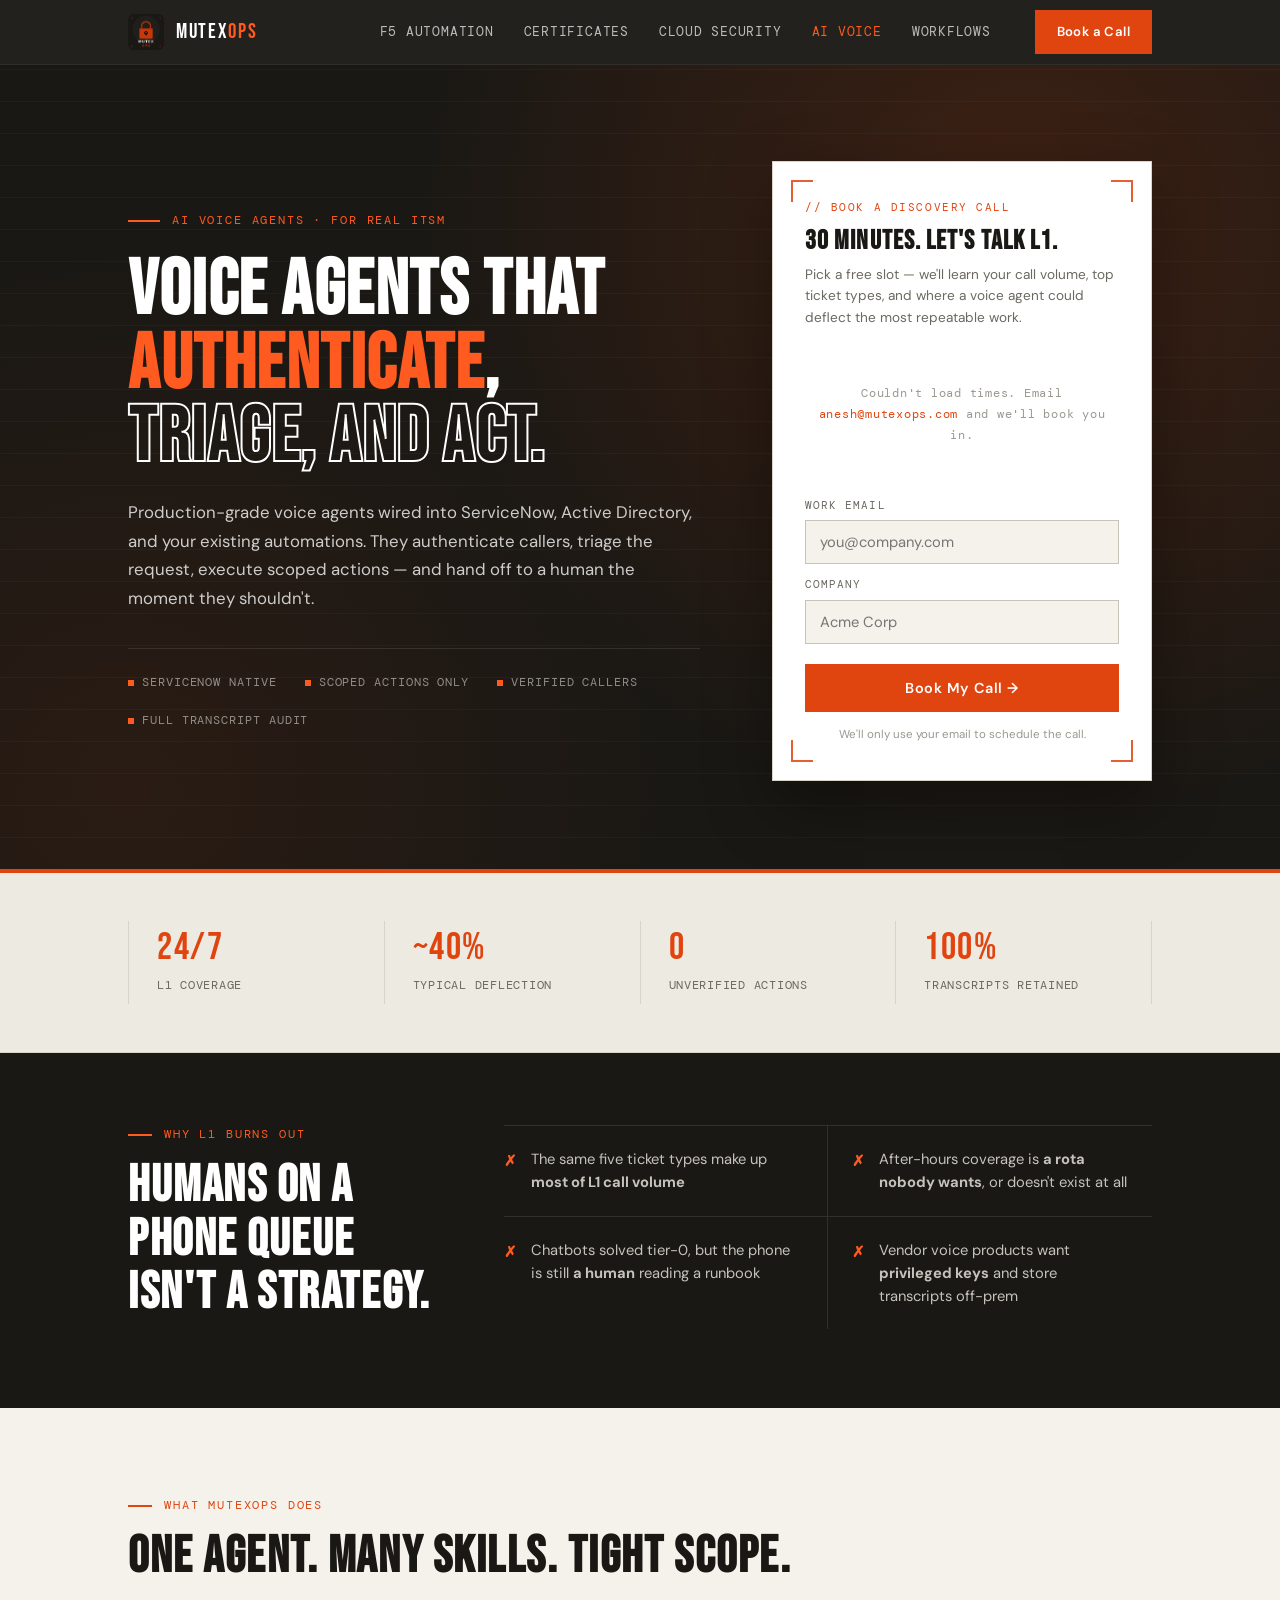
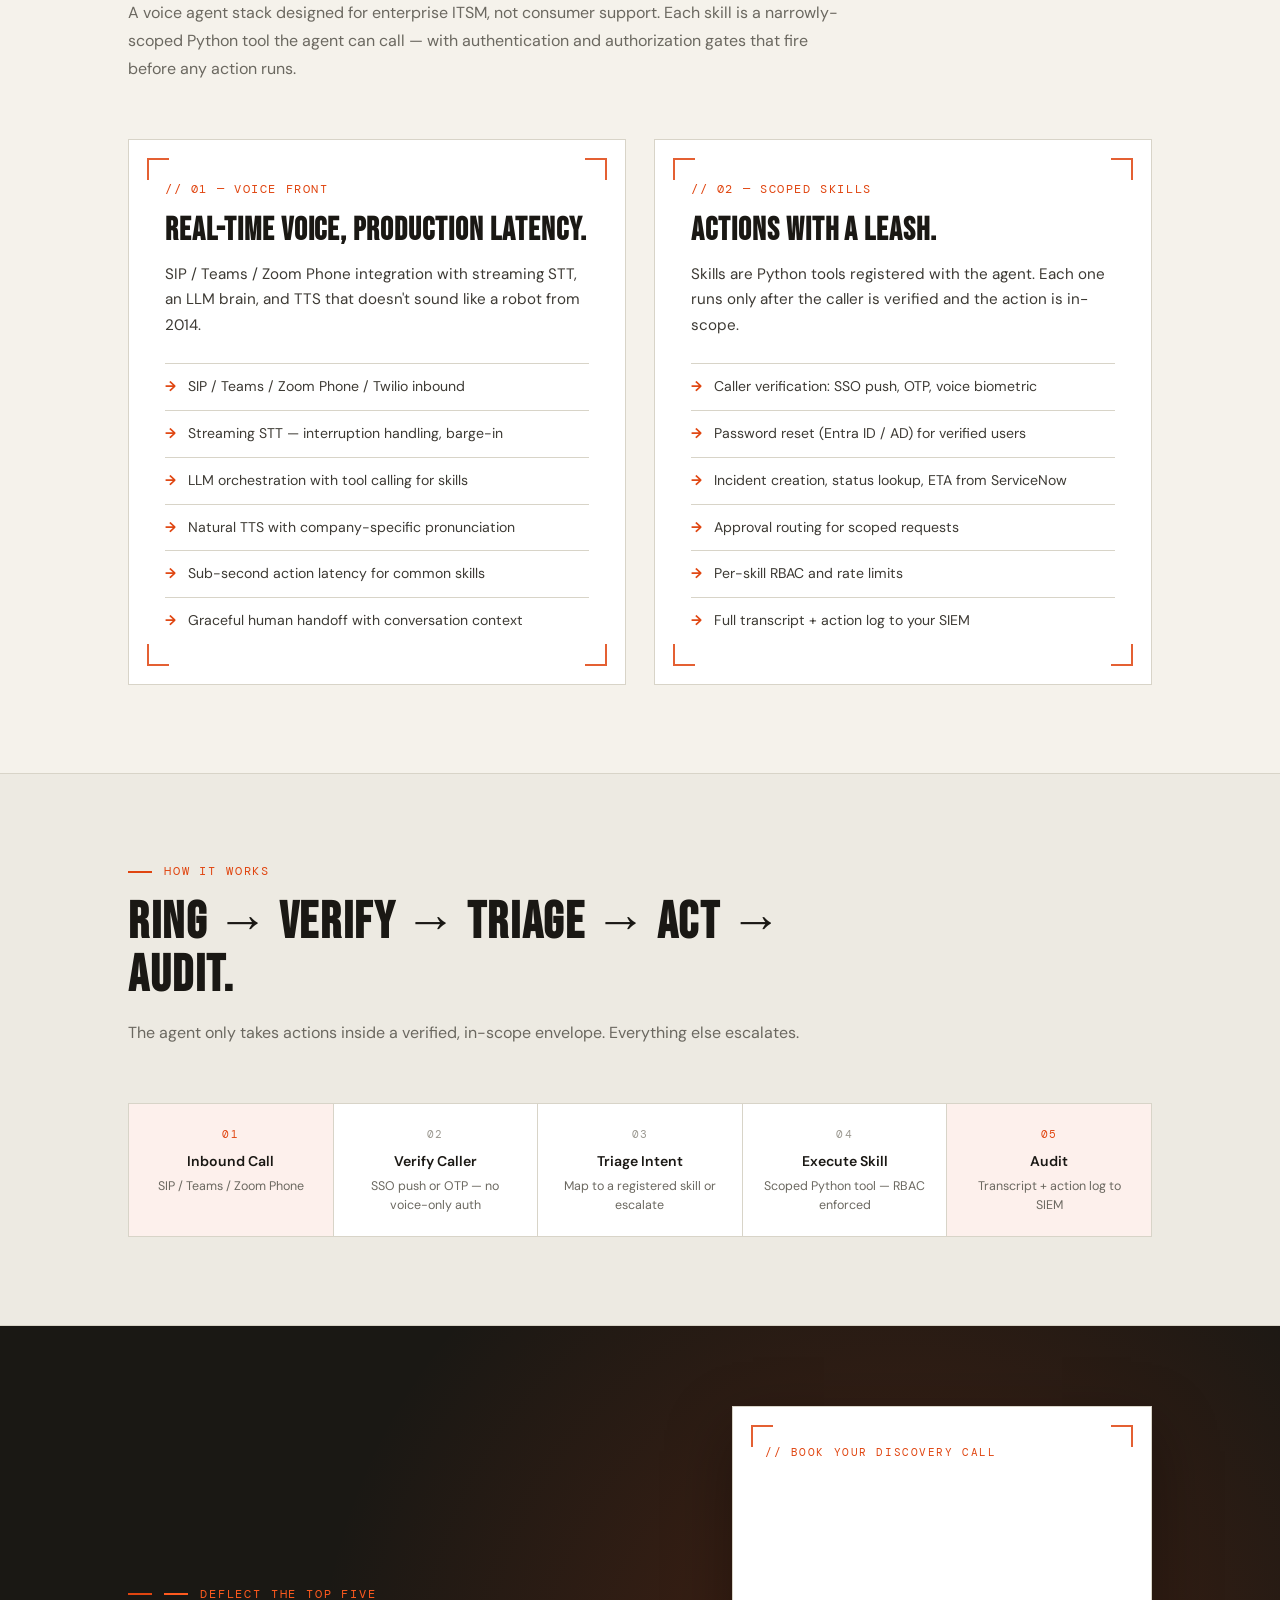
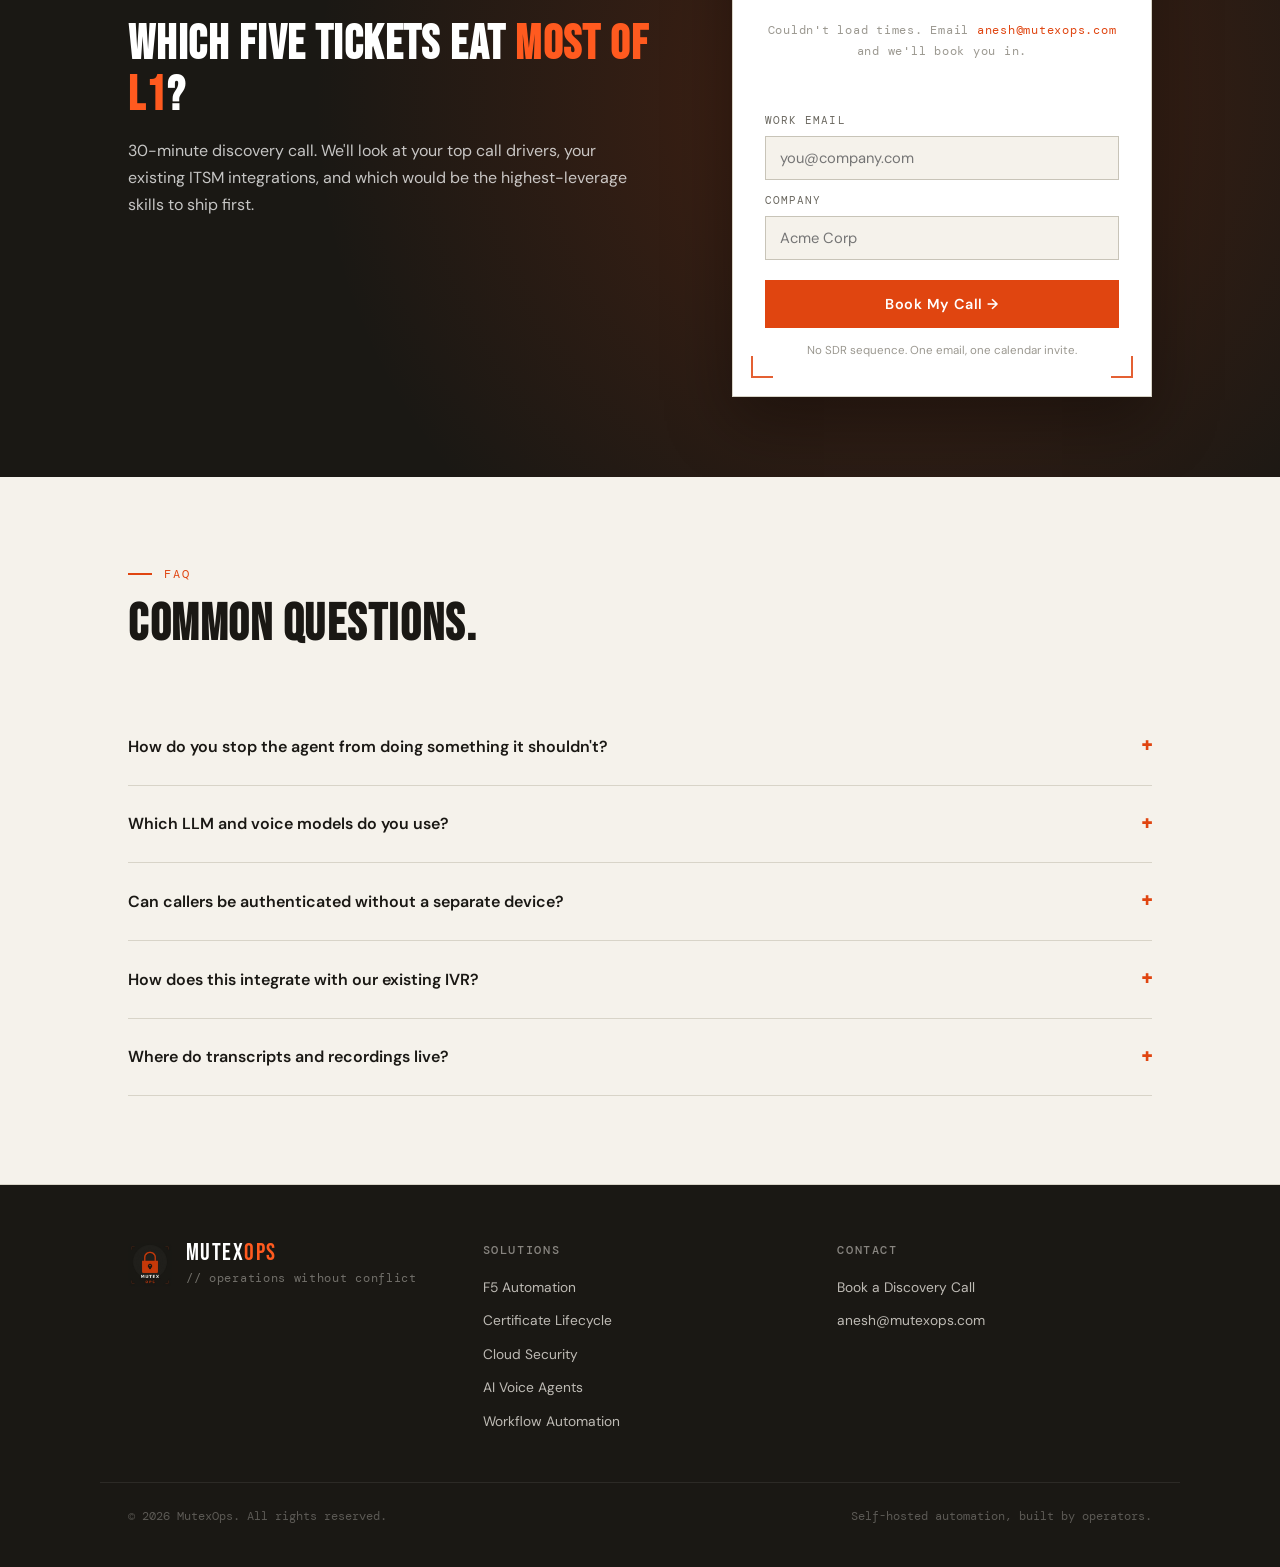
==== ai-voice-agents.html @ 0568b79d "updates" ====
<!DOCTYPE html>
<html lang="en">
<head>
  <meta charset="UTF-8">
  <meta name="viewport" content="width=device-width, initial-scale=1.0">

  <title>AI Voice Agents for ITSM | MutexOps</title>
  <meta name="description" content="Production-grade voice agents that handle the L1 queue — password resets, status updates, scoped ITSM actions — with proper authentication, scope, and audit.">
  <meta name="robots" content="index, follow">
  <meta name="author" content="MutexOps">
  <link rel="canonical" href="https://mutexops.com/ai-voice-agents.html">

  <meta property="og:type" content="website">
  <meta property="og:title" content="AI Voice Agents for ITSM | MutexOps">
  <meta property="og:description" content="Voice agents that authenticate, triage, and act — for the L1 queue you can't keep staffing.">
  <meta property="og:url" content="https://mutexops.com/ai-voice-agents.html">
  <meta property="og:image" content="https://mutexops.com/mutexops_logo.jpg">

  <link rel="icon" type="image/jpeg" href="mutexops_logo.jpg">

  <link rel="preconnect" href="https://fonts.googleapis.com">
  <link rel="preconnect" href="https://fonts.gstatic.com" crossorigin>
  <link href="https://fonts.googleapis.com/css2?family=DM+Mono:wght@400;500&family=Bebas+Neue&family=DM+Sans:wght@300;400;500;600;700&display=swap" rel="stylesheet">
  <link rel="stylesheet" href="assets/styles.css">
</head>
<body>

<nav aria-label="Main navigation">
  <div class="nav-inner">
    <a href="index.html" class="nav-brand">
      <img src="mutexops_logo.jpg" alt="MutexOps logo">
      <div class="nav-brand-text">MUTEX<span>OPS</span></div>
    </a>
    <div class="nav-links" id="nav-links">
      <a href="f5.html">F5 Automation</a>
      <a href="certificate-lifecycle.html">Certificates</a>
      <a href="cloud-security.html">Cloud Security</a>
      <a href="ai-voice-agents.html" class="active">AI Voice</a>
      <a href="workflow-automation.html">Workflows</a>
    </div>
    <button class="nav-toggle" aria-label="Toggle navigation">MENU</button>
    <a href="#demo" class="nav-cta">Book a Call</a>
  </div>
</nav>

<section class="hero">
  <div class="container hero-inner">
    <div>
      <div class="hero-eyebrow">
        <div class="hero-eyebrow-line"></div>
        <div class="hero-eyebrow-text">AI Voice Agents · For Real ITSM</div>
      </div>

      <h1>
        Voice Agents That <span class="accent">Authenticate</span>,<br>
        <span class="outline">Triage, and Act.</span>
      </h1>

      <p class="hero-sub">
        Production-grade voice agents wired into ServiceNow, Active Directory, and your existing automations. They authenticate callers, triage the request, execute scoped actions — and hand off to a human the moment they shouldn't.
      </p>

      <div class="hero-trust">
        <span>ServiceNow Native</span>
        <span>Scoped Actions Only</span>
        <span>Verified Callers</span>
        <span>Full Transcript Audit</span>
      </div>
    </div>

    <div class="capture-card" id="demo" data-card>
      <div class="brackets"><span></span></div>
      <div class="capture-eyebrow">// Book a Discovery Call</div>
      <h2>30 minutes. Let's talk L1.</h2>
      <p>Pick a free slot — we'll learn your call volume, top ticket types, and where a voice agent could deflect the most repeatable work.</p>

      <div class="form-success" data-success></div>

      <div class="picker" data-picker>
        <div class="picker-loading">Loading available times…</div>
      </div>

      <form id="demo-form" novalidate onsubmit="return submitDemo(event, 'demo-form')" data-interest="ai-voice">
        <input type="hidden" name="slot" data-slot>
        <div class="form-row">
          <label for="email-1">Work Email</label>
          <input type="email" id="email-1" name="email" placeholder="you@company.com" required autocomplete="email">
        </div>
        <div class="form-row">
          <label for="company-1">Company</label>
          <input type="text" id="company-1" name="company" placeholder="Acme Corp" required>
        </div>
        <div class="form-error" data-error></div>
        <button type="submit" class="submit-btn">Book My Call →</button>
        <div class="form-fineprint">We'll only use your email to schedule the call.</div>
      </form>
    </div>
  </div>
</section>

<div class="outcomes">
  <div class="container">
    <div class="outcomes-grid">
      <div class="outcome">
        <div class="outcome-num"><span>24/7</span></div>
        <div class="outcome-label">L1 coverage</div>
      </div>
      <div class="outcome">
        <div class="outcome-num"><span>~40%</span></div>
        <div class="outcome-label">Typical deflection</div>
      </div>
      <div class="outcome">
        <div class="outcome-num"><span>0</span></div>
        <div class="outcome-label">Unverified actions</div>
      </div>
      <div class="outcome">
        <div class="outcome-num"><span>100%</span></div>
        <div class="outcome-label">Transcripts retained</div>
      </div>
    </div>
  </div>
</div>

<section class="problem-strip">
  <div class="container">
    <div class="problem-grid">
      <div>
        <div class="section-label">Why L1 Burns Out</div>
        <h2>Humans on a Phone Queue Isn't a Strategy.</h2>
      </div>
      <ul class="pain-list">
        <li>
          <span class="pain-icon">✗</span>
          <span>The same five ticket types make up <strong>most of L1 call volume</strong></span>
        </li>
        <li>
          <span class="pain-icon">✗</span>
          <span>After-hours coverage is <strong>a rota nobody wants</strong>, or doesn't exist at all</span>
        </li>
        <li>
          <span class="pain-icon">✗</span>
          <span>Chatbots solved tier-0, but the phone is still <strong>a human</strong> reading a runbook</span>
        </li>
        <li>
          <span class="pain-icon">✗</span>
          <span>Vendor voice products want <strong>privileged keys</strong> and store transcripts off-prem</span>
        </li>
      </ul>
    </div>
  </div>
</section>

<section class="section" id="solution">
  <div class="container">
    <div class="section-header">
      <div class="section-label">What MutexOps Does</div>
      <h2>One Agent. Many Skills. Tight Scope.</h2>
      <p class="section-desc">
        A voice agent stack designed for enterprise ITSM, not consumer support. Each skill is a narrowly-scoped Python tool the agent can call — with authentication and authorization gates that fire before any action runs.
      </p>
    </div>

    <div class="solution-grid">
      <div class="solution-card">
        <div class="brackets"><span></span></div>
        <div class="solution-card-num">// 01 — VOICE FRONT</div>
        <h3>Real-Time Voice, Production Latency.</h3>
        <p class="lead">SIP / Teams / Zoom Phone integration with streaming STT, an LLM brain, and TTS that doesn't sound like a robot from 2014.</p>
        <ul>
          <li>SIP / Teams / Zoom Phone / Twilio inbound</li>
          <li>Streaming STT — interruption handling, barge-in</li>
          <li>LLM orchestration with tool calling for skills</li>
          <li>Natural TTS with company-specific pronunciation</li>
          <li>Sub-second action latency for common skills</li>
          <li>Graceful human handoff with conversation context</li>
        </ul>
      </div>

      <div class="solution-card">
        <div class="brackets"><span></span></div>
        <div class="solution-card-num">// 02 — SCOPED SKILLS</div>
        <h3>Actions With a Leash.</h3>
        <p class="lead">Skills are Python tools registered with the agent. Each one runs only after the caller is verified and the action is in-scope.</p>
        <ul>
          <li>Caller verification: SSO push, OTP, voice biometric</li>
          <li>Password reset (Entra ID / AD) for verified users</li>
          <li>Incident creation, status lookup, ETA from ServiceNow</li>
          <li>Approval routing for scoped requests</li>
          <li>Per-skill RBAC and rate limits</li>
          <li>Full transcript + action log to your SIEM</li>
        </ul>
      </div>
    </div>
  </div>
</section>

<section class="section" style="background: var(--bg2);" id="how">
  <div class="container">
    <div class="section-header">
      <div class="section-label">How It Works</div>
      <h2>Ring → Verify → Triage → Act → Audit.</h2>
      <p class="section-desc">The agent only takes actions inside a verified, in-scope envelope. Everything else escalates.</p>
    </div>

    <div class="flow-diagram" role="list" aria-label="Voice agent pipeline">
      <div class="flow-step active" role="listitem">
        <div class="flow-step-num">01</div>
        <div class="flow-step-title">Inbound Call</div>
        <div class="flow-step-sub">SIP / Teams / Zoom Phone</div>
      </div>
      <div class="flow-step" role="listitem">
        <div class="flow-step-num">02</div>
        <div class="flow-step-title">Verify Caller</div>
        <div class="flow-step-sub">SSO push or OTP — no voice-only auth</div>
      </div>
      <div class="flow-step" role="listitem">
        <div class="flow-step-num">03</div>
        <div class="flow-step-title">Triage Intent</div>
        <div class="flow-step-sub">Map to a registered skill or escalate</div>
      </div>
      <div class="flow-step" role="listitem">
        <div class="flow-step-num">04</div>
        <div class="flow-step-title">Execute Skill</div>
        <div class="flow-step-sub">Scoped Python tool — RBAC enforced</div>
      </div>
      <div class="flow-step active" role="listitem">
        <div class="flow-step-num">05</div>
        <div class="flow-step-title">Audit</div>
        <div class="flow-step-sub">Transcript + action log to SIEM</div>
      </div>
    </div>
  </div>
</section>

<section class="cta-banner" id="demo2">
  <div class="cta-banner-inner">
    <div>
      <div class="section-label" style="color: var(--accent3); margin-bottom: 16px;">
        <span style="background: var(--accent3); width: 24px; height: 2px;"></span>
        Deflect the Top Five
      </div>
      <h2>Which five tickets eat <span class="accent">most of L1</span>?</h2>
      <p>30-minute discovery call. We'll look at your top call drivers, your existing ITSM integrations, and which would be the highest-leverage skills to ship first.</p>
    </div>

    <div class="capture-card" data-card>
      <div class="brackets"><span></span></div>
      <div class="capture-eyebrow">// Book Your Discovery Call</div>
      <h2>Pick a time below.</h2>
      <p>One click. We'll follow up with a Teams invite.</p>

      <div class="form-success" data-success></div>

      <div class="picker" data-picker>
        <div class="picker-loading">Loading available times…</div>
      </div>

      <form id="demo-form-2" novalidate onsubmit="return submitDemo(event, 'demo-form-2')" data-interest="ai-voice">
        <input type="hidden" name="slot" data-slot>
        <div class="form-row">
          <label for="email-2">Work Email</label>
          <input type="email" id="email-2" name="email" placeholder="you@company.com" required autocomplete="email">
        </div>
        <div class="form-row">
          <label for="company-2">Company</label>
          <input type="text" id="company-2" name="company" placeholder="Acme Corp" required>
        </div>
        <div class="form-error" data-error></div>
        <button type="submit" class="submit-btn">Book My Call →</button>
        <div class="form-fineprint">No SDR sequence. One email, one calendar invite.</div>
      </form>
    </div>
  </div>
</section>

<section class="section" id="faq">
  <div class="container">
    <div class="section-header">
      <div class="section-label">FAQ</div>
      <h2>Common Questions.</h2>
    </div>

    <div itemscope itemtype="https://schema.org/FAQPage">
      <div class="faq-item" itemscope itemprop="mainEntity" itemtype="https://schema.org/Question">
        <div class="faq-q" onclick="toggleFaq(this)" role="button" tabindex="0" aria-expanded="false">
          <span itemprop="name">How do you stop the agent from doing something it shouldn't?</span>
          <span class="faq-arrow">+</span>
        </div>
        <div class="faq-a" itemscope itemprop="acceptedAnswer" itemtype="https://schema.org/Answer">
          <p itemprop="text">Hard constraints, not soft prompts. The LLM can only invoke registered skills, each skill enforces RBAC at the API layer before doing anything, and high-risk actions require a second factor (e.g. an SSO push) regardless of what the LLM proposes. If a request doesn't map cleanly to a skill, the agent says so and escalates to a human.</p>
        </div>
      </div>

      <div class="faq-item" itemscope itemprop="mainEntity" itemtype="https://schema.org/Question">
        <div class="faq-q" onclick="toggleFaq(this)" role="button" tabindex="0" aria-expanded="false">
          <span itemprop="name">Which LLM and voice models do you use?</span>
          <span class="faq-arrow">+</span>
        </div>
        <div class="faq-a" itemscope itemprop="acceptedAnswer" itemtype="https://schema.org/Answer">
          <p itemprop="text">Pluggable. We have reference configs for Claude (via Bedrock or Anthropic API), OpenAI, and Azure OpenAI for the orchestration LLM, plus the corresponding voice models. For regulated environments we support Bedrock and Azure OpenAI exclusively so calls never leave your cloud boundary.</p>
        </div>
      </div>

      <div class="faq-item" itemscope itemprop="mainEntity" itemtype="https://schema.org/Question">
        <div class="faq-q" onclick="toggleFaq(this)" role="button" tabindex="0" aria-expanded="false">
          <span itemprop="name">Can callers be authenticated without a separate device?</span>
          <span class="faq-arrow">+</span>
        </div>
        <div class="faq-a" itemscope itemprop="acceptedAnswer" itemtype="https://schema.org/Answer">
          <p itemprop="text">For low-risk skills (status lookups, ticket info), yes — via voiceprint or knowledge-based questions. For anything that mutates state (password reset, MFA reset, ticket creation as another user), we require an SSO push or OTP on a registered device. We don't unlock accounts on the basis of voice alone.</p>
        </div>
      </div>

      <div class="faq-item" itemscope itemprop="mainEntity" itemtype="https://schema.org/Question">
        <div class="faq-q" onclick="toggleFaq(this)" role="button" tabindex="0" aria-expanded="false">
          <span itemprop="name">How does this integrate with our existing IVR?</span>
          <span class="faq-arrow">+</span>
        </div>
        <div class="faq-a" itemscope itemprop="acceptedAnswer" itemtype="https://schema.org/Answer">
          <p itemprop="text">Two common patterns. Front-end: the agent answers first, deflects what it can, transfers to your existing queue otherwise. Back-end: your IVR routes specific menu options to the agent SIP endpoint. Both are supported; the right one depends on whether you want to deflect by intent or by menu.</p>
        </div>
      </div>

      <div class="faq-item" itemscope itemprop="mainEntity" itemtype="https://schema.org/Question">
        <div class="faq-q" onclick="toggleFaq(this)" role="button" tabindex="0" aria-expanded="false">
          <span itemprop="name">Where do transcripts and recordings live?</span>
          <span class="faq-arrow">+</span>
        </div>
        <div class="faq-a" itemscope itemprop="acceptedAnswer" itemtype="https://schema.org/Answer">
          <p itemprop="text">In your storage. Transcripts and audio land in your S3 / Azure Blob / GCS bucket with your retention and KMS keys. Structured action logs go to your SIEM. MutexOps doesn't retain call media on our side.</p>
        </div>
      </div>
    </div>
  </div>
</section>

<footer>
  <div class="footer-inner">
    <div>
      <div class="footer-brand">
        <img src="mutexops_logo.jpg" alt="MutexOps logo">
        <div>
          <div class="footer-brand-text">MUTEX<span>OPS</span></div>
          <div class="footer-tagline">// operations without conflict</div>
        </div>
      </div>
    </div>
    <div class="footer-col">
      <h4>Solutions</h4>
      <ul>
        <li><a href="f5.html">F5 Automation</a></li>
        <li><a href="certificate-lifecycle.html">Certificate Lifecycle</a></li>
        <li><a href="cloud-security.html">Cloud Security</a></li>
        <li><a href="ai-voice-agents.html">AI Voice Agents</a></li>
        <li><a href="workflow-automation.html">Workflow Automation</a></li>
      </ul>
    </div>
    <div class="footer-col">
      <h4>Contact</h4>
      <ul>
        <li><a href="#demo">Book a Discovery Call</a></li>
        <li><a href="mailto:anesh@mutexops.com">anesh@mutexops.com</a></li>
      </ul>
    </div>
  </div>
  <div class="footer-bottom">
    <div class="footer-copy">© 2026 MutexOps. All rights reserved.</div>
    <div class="footer-copy">Self-hosted automation, built by operators.</div>
  </div>
</footer>

<script src="assets/booking.js"></script>
</body>
</html>
---- assets/styles.css ----
:root {
  --bg: #f5f2eb;
  --bg2: #edeae2;
  --surface: #ffffff;
  --border: #d8d4c8;
  --border2: #c8c4b8;
  --ink: #1a1814;
  --ink2: #3d3a34;
  --ink3: #6b6860;
  --ink4: #9b9890;
  --accent: #e04510;
  --accent2: #c8390a;
  --accent3: #ff5a1f;
  --accent-bg: rgba(224,69,16,0.08);
  --accent-border: rgba(224,69,16,0.25);
  --green: #2d6a4f;
  --green-bg: rgba(45,106,79,0.08);
  --font-display: 'Bebas Neue', sans-serif;
  --font-body: 'DM Sans', sans-serif;
  --font-mono: 'DM Mono', monospace;
}

*, *::before, *::after { box-sizing: border-box; margin: 0; padding: 0; }
html { scroll-behavior: smooth; }

body {
  background: var(--bg);
  color: var(--ink);
  font-family: var(--font-body);
  font-size: 15px;
  line-height: 1.7;
  -webkit-font-smoothing: antialiased;
}

a { color: var(--accent); text-decoration: none; }
a:hover { text-decoration: underline; }

.container { max-width: 1080px; margin: 0 auto; padding: 0 28px; position: relative; z-index: 1; }

/* Corner bracket motif */
.brackets {
  position: absolute;
  inset: 18px;
  pointer-events: none;
  z-index: 1;
}
.brackets::before, .brackets::after,
.brackets > span::before, .brackets > span::after {
  content: '';
  position: absolute;
  width: 22px;
  height: 22px;
  border: 2px solid var(--accent);
  opacity: 0.85;
}
.brackets::before { top: 0; left: 0; border-right: none; border-bottom: none; }
.brackets::after  { top: 0; right: 0; border-left: none; border-bottom: none; }
.brackets > span::before { bottom: 0; left: 0; border-right: none; border-top: none; }
.brackets > span::after  { bottom: 0; right: 0; border-left: none; border-top: none; }

/* NAV */
nav {
  position: sticky;
  top: 0;
  z-index: 100;
  background: rgba(26,24,20,0.96);
  border-bottom: 1px solid rgba(255,255,255,0.06);
  backdrop-filter: blur(12px);
}
.nav-inner {
  max-width: 1080px;
  margin: 0 auto;
  padding: 0 28px;
  display: flex;
  align-items: center;
  justify-content: space-between;
  height: 64px;
  gap: 24px;
}
.nav-brand {
  display: flex;
  align-items: center;
  gap: 12px;
}
.nav-brand img {
  width: 36px;
  height: 36px;
  border-radius: 6px;
  display: block;
}
.nav-brand-text {
  font-family: var(--font-display);
  font-size: 1.3rem;
  letter-spacing: 0.08em;
  color: #fff;
  line-height: 1;
}
.nav-brand-text span { color: var(--accent3); }

.nav-links {
  display: flex;
  align-items: center;
  gap: 6px;
  margin-left: auto;
  margin-right: 8px;
}
.nav-links a {
  color: rgba(255,255,255,0.7);
  font-size: 0.8rem;
  font-family: var(--font-mono);
  letter-spacing: 0.06em;
  text-transform: uppercase;
  padding: 8px 12px;
  border-radius: 2px;
  transition: color 0.15s, background 0.15s;
}
.nav-links a:hover {
  color: #fff;
  background: rgba(255,255,255,0.06);
  text-decoration: none;
}
.nav-links a.active { color: var(--accent3); }

.nav-cta {
  background: var(--accent);
  color: #fff !important;
  padding: 9px 20px;
  font-size: 0.82rem;
  font-weight: 600;
  letter-spacing: 0.03em;
  border: 2px solid var(--accent);
  transition: background 0.2s, border-color 0.2s;
  white-space: nowrap;
}
.nav-cta:hover { background: var(--accent3); border-color: var(--accent3); text-decoration: none; }

/* Mobile menu toggle */
.nav-toggle {
  display: none;
  background: transparent;
  border: 1px solid rgba(255,255,255,0.2);
  color: #fff;
  padding: 6px 10px;
  font-family: var(--font-mono);
  font-size: 0.78rem;
  cursor: pointer;
}

/* HERO */
.hero {
  background: var(--ink);
  color: #fff;
  padding: 96px 0 88px;
  position: relative;
  overflow: hidden;
  border-bottom: 4px solid var(--accent);
}
.hero::before {
  content: '';
  position: absolute;
  inset: 0;
  background-image: radial-gradient(circle at 80% 20%, rgba(224,69,16,0.18), transparent 50%),
                    radial-gradient(circle at 10% 90%, rgba(224,69,16,0.08), transparent 40%);
  pointer-events: none;
}
.hero::after {
  content: '';
  position: absolute;
  inset: 0;
  background-image: repeating-linear-gradient(
    0deg, transparent, transparent 31px,
    rgba(255,255,255,0.03) 31px, rgba(255,255,255,0.03) 32px
  );
  pointer-events: none;
}

.hero-inner {
  position: relative;
  z-index: 2;
  display: grid;
  grid-template-columns: 1fr 380px;
  gap: 72px;
  align-items: center;
}

.hero-inner.solo {
  grid-template-columns: 1fr;
  text-align: left;
  max-width: 880px;
}

.hero-eyebrow {
  display: flex;
  align-items: center;
  gap: 12px;
  margin-bottom: 24px;
}
.hero-eyebrow-line { width: 32px; height: 2px; background: var(--accent3); }
.hero-eyebrow-text {
  font-family: var(--font-mono);
  font-size: 0.72rem;
  color: var(--accent3);
  letter-spacing: 0.16em;
  text-transform: uppercase;
}

h1 {
  font-family: var(--font-display);
  font-size: clamp(2.8rem, 6vw, 5.2rem);
  line-height: 0.96;
  letter-spacing: 0.02em;
  color: #fff;
  margin-bottom: 22px;
}
h1 .accent { color: var(--accent3); }
h1 .outline {
  -webkit-text-stroke: 2px #fff;
  color: transparent;
}

.hero-sub {
  font-size: 1.05rem;
  color: rgba(255,255,255,0.78);
  max-width: 620px;
  line-height: 1.7;
  margin-bottom: 36px;
}

.hero-trust {
  display: flex;
  flex-wrap: wrap;
  gap: 18px 28px;
  margin-top: 28px;
  padding-top: 24px;
  border-top: 1px solid rgba(255,255,255,0.1);
}
.hero-trust span {
  font-family: var(--font-mono);
  font-size: 0.72rem;
  color: rgba(255,255,255,0.5);
  letter-spacing: 0.08em;
  text-transform: uppercase;
  display: flex;
  align-items: center;
  gap: 8px;
}
.hero-trust span::before {
  content: '';
  width: 6px; height: 6px;
  background: var(--accent3);
  display: inline-block;
}

.hero-cta-row {
  display: flex;
  gap: 14px;
  flex-wrap: wrap;
  margin-top: 8px;
}
.hero-cta {
  background: var(--accent);
  color: #fff !important;
  padding: 14px 26px;
  font-size: 0.9rem;
  font-weight: 600;
  letter-spacing: 0.04em;
  border: 2px solid var(--accent);
  transition: background 0.2s, border-color 0.2s;
}
.hero-cta:hover { background: var(--accent3); border-color: var(--accent3); text-decoration: none; }
.hero-cta.ghost {
  background: transparent;
  border-color: rgba(255,255,255,0.3);
}
.hero-cta.ghost:hover { background: rgba(255,255,255,0.06); border-color: #fff; }

/* Capture card */
.capture-card {
  position: relative;
  background: #fff;
  color: var(--ink);
  padding: 36px 32px;
  border: 1px solid var(--border);
  box-shadow: 0 24px 60px rgba(0,0,0,0.35);
}
.capture-eyebrow {
  font-family: var(--font-mono);
  font-size: 0.7rem;
  color: var(--accent);
  letter-spacing: 0.14em;
  text-transform: uppercase;
  margin-bottom: 10px;
}
.capture-card h2 {
  font-family: var(--font-display);
  font-size: 1.7rem;
  letter-spacing: 0.04em;
  line-height: 1.05;
  margin-bottom: 8px;
  color: var(--ink);
}
.capture-card p {
  font-size: 0.85rem;
  color: var(--ink3);
  margin-bottom: 22px;
  line-height: 1.6;
}
.form-row { margin-bottom: 12px; }
.form-row label {
  display: block;
  font-family: var(--font-mono);
  font-size: 0.66rem;
  color: var(--ink3);
  letter-spacing: 0.1em;
  text-transform: uppercase;
  margin-bottom: 6px;
}
.form-row input {
  width: 100%;
  padding: 11px 14px;
  font-family: var(--font-body);
  font-size: 0.92rem;
  border: 1.5px solid var(--border2);
  background: var(--bg);
  color: var(--ink);
  outline: none;
  transition: border-color 0.15s, background 0.15s;
}
.form-row input:focus {
  border-color: var(--accent);
  background: #fff;
}
.form-error {
  display: none;
  font-size: 0.78rem;
  color: var(--accent2);
  margin-top: 6px;
  font-family: var(--font-mono);
}
.form-error.visible { display: block; }
.submit-btn {
  width: 100%;
  background: var(--accent);
  color: #fff;
  padding: 13px 20px;
  font-family: var(--font-body);
  font-size: 0.9rem;
  font-weight: 600;
  letter-spacing: 0.04em;
  border: 2px solid var(--accent);
  cursor: pointer;
  margin-top: 8px;
  transition: background 0.2s, transform 0.15s;
}
.submit-btn:hover { background: var(--accent3); border-color: var(--accent3); transform: translateY(-1px); }
.form-fineprint {
  font-size: 0.72rem;
  color: var(--ink4);
  text-align: center;
  margin-top: 14px;
  line-height: 1.5;
}
.form-success {
  display: none;
  padding: 20px;
  background: var(--green-bg);
  border: 1px solid rgba(45,106,79,0.25);
  color: var(--green);
  font-size: 0.88rem;
  text-align: center;
  line-height: 1.6;
}
.form-success.visible { display: block; }
.capture-card.booked .picker,
.capture-card.booked form { display: none; }

/* Picker */
.picker { margin: 4px 0 18px; }
.picker-tz {
  font-family: var(--font-mono);
  font-size: 0.66rem;
  color: var(--ink4);
  letter-spacing: 0.1em;
  text-transform: uppercase;
  margin-bottom: 10px;
}
.picker-loading, .picker-empty {
  padding: 32px 0;
  text-align: center;
  color: var(--ink4);
  font-family: var(--font-mono);
  font-size: 0.78rem;
  letter-spacing: 0.06em;
}
.date-strip {
  display: flex;
  gap: 6px;
  overflow-x: auto;
  padding-bottom: 8px;
  margin-bottom: 12px;
  scrollbar-width: thin;
}
.date-pill {
  flex-shrink: 0;
  min-width: 64px;
  padding: 8px 10px;
  border: 1.5px solid var(--border2);
  background: #fff;
  cursor: pointer;
  text-align: center;
  font-family: var(--font-body);
  transition: border-color 0.15s, background 0.15s;
}
.date-pill:hover { border-color: var(--ink3); }
.date-pill .day {
  font-family: var(--font-mono);
  font-size: 0.62rem;
  color: var(--ink4);
  letter-spacing: 0.12em;
  text-transform: uppercase;
}
.date-pill .num {
  font-family: var(--font-display);
  font-size: 1.5rem;
  color: var(--ink);
  line-height: 1;
  margin: 3px 0;
  letter-spacing: 0.02em;
}
.date-pill .mon {
  font-family: var(--font-mono);
  font-size: 0.6rem;
  color: var(--ink3);
  letter-spacing: 0.1em;
  text-transform: uppercase;
}
.date-pill.active {
  border-color: var(--accent);
  background: var(--accent-bg);
}
.date-pill.active .num,
.date-pill.active .mon { color: var(--accent); }

.time-chips {
  display: grid;
  grid-template-columns: repeat(3, 1fr);
  gap: 6px;
  max-height: 168px;
  overflow-y: auto;
  padding-right: 2px;
}
.time-chip {
  padding: 9px 6px;
  border: 1.5px solid var(--border2);
  background: #fff;
  cursor: pointer;
  font-family: var(--font-mono);
  font-size: 0.78rem;
  color: var(--ink2);
  text-align: center;
  transition: border-color 0.15s, background 0.15s, color 0.15s;
}
.time-chip:hover { border-color: var(--ink3); }
.time-chip.active {
  border-color: var(--accent);
  background: var(--accent-bg);
  color: var(--accent);
  font-weight: 600;
}

/* Outcomes strip */
.outcomes {
  background: var(--bg2);
  border-bottom: 1px solid var(--border);
  padding: 48px 0;
}
.outcomes-grid {
  display: grid;
  grid-template-columns: repeat(4, 1fr);
  gap: 0;
  border-left: 1px solid var(--border);
}
.outcome {
  padding: 8px 28px;
  border-right: 1px solid var(--border);
}
.outcome-num {
  font-family: var(--font-display);
  font-size: 2.4rem;
  letter-spacing: 0.04em;
  color: var(--ink);
  line-height: 1;
}
.outcome-num span { color: var(--accent); }
.outcome-label {
  font-size: 0.78rem;
  color: var(--ink3);
  text-transform: uppercase;
  letter-spacing: 0.06em;
  margin-top: 8px;
  font-family: var(--font-mono);
}

/* Sections */
.section { padding: 88px 0; border-bottom: 1px solid var(--border); position: relative; }
.section-header {
  max-width: 720px;
  margin-bottom: 56px;
}
.section-label {
  font-family: var(--font-mono);
  font-size: 0.72rem;
  color: var(--accent);
  letter-spacing: 0.16em;
  text-transform: uppercase;
  margin-bottom: 14px;
  display: flex;
  align-items: center;
  gap: 12px;
}
.section-label::before {
  content: '';
  width: 24px; height: 2px;
  background: var(--accent);
}
h2 {
  font-family: var(--font-display);
  font-size: clamp(2rem, 4vw, 3.2rem);
  letter-spacing: 0.03em;
  line-height: 1.05;
  color: var(--ink);
  margin-bottom: 16px;
}
.section-desc {
  color: var(--ink3);
  font-size: 1rem;
  line-height: 1.75;
}

/* Problem strip */
.problem-strip {
  background: var(--ink);
  color: var(--bg);
  padding: 72px 0;
}
.problem-grid {
  display: grid;
  grid-template-columns: 320px 1fr;
  gap: 56px;
  align-items: start;
}
.problem-strip .section-label { color: var(--accent3); }
.problem-strip .section-label::before { background: var(--accent3); }
.problem-strip h2 { color: #fff; }
.pain-list { list-style: none; display: grid; grid-template-columns: 1fr 1fr; gap: 0; }
.pain-list li {
  padding: 22px 24px 22px 0;
  border-top: 1px solid rgba(255,255,255,0.1);
  font-size: 0.92rem;
  color: rgba(245,242,235,0.78);
  line-height: 1.55;
  display: flex;
  gap: 14px;
  align-items: flex-start;
}
.pain-list li:nth-child(odd) { border-right: 1px solid rgba(255,255,255,0.1); padding-right: 24px; }
.pain-list li:nth-child(even) { padding-left: 24px; }
.pain-icon {
  color: var(--accent3);
  font-family: var(--font-mono);
  font-weight: 700;
  flex-shrink: 0;
  margin-top: 2px;
}

/* Solution cards */
.solution-grid {
  display: grid;
  grid-template-columns: 1fr 1fr;
  gap: 28px;
}
.solution-card {
  background: var(--surface);
  border: 1px solid var(--border);
  padding: 40px 36px;
  position: relative;
  transition: transform 0.2s, box-shadow 0.2s;
}
.solution-card:hover {
  transform: translateY(-2px);
  box-shadow: 0 16px 40px rgba(26,24,20,0.08);
}
.solution-card-num {
  font-family: var(--font-mono);
  font-size: 0.72rem;
  color: var(--accent);
  letter-spacing: 0.14em;
  margin-bottom: 14px;
}
.solution-card h3 {
  font-family: var(--font-display);
  font-size: 2rem;
  letter-spacing: 0.03em;
  line-height: 1.05;
  margin-bottom: 14px;
  color: var(--ink);
}
.solution-card p.lead {
  color: var(--ink2);
  font-size: 0.95rem;
  line-height: 1.7;
  margin-bottom: 24px;
}
.solution-card ul {
  list-style: none;
  border-top: 1px solid var(--border);
}
.solution-card ul li {
  padding: 12px 0;
  border-bottom: 1px solid var(--border);
  font-size: 0.88rem;
  color: var(--ink2);
  display: flex;
  gap: 12px;
  align-items: flex-start;
  line-height: 1.55;
}
.solution-card ul li:last-child { border-bottom: none; }
.solution-card ul li::before {
  content: '→';
  color: var(--accent);
  font-weight: 700;
  flex-shrink: 0;
}

/* Solutions hub grid (homepage) */
.hub-grid {
  display: grid;
  grid-template-columns: repeat(3, 1fr);
  gap: 24px;
}
.hub-grid .hub-card.wide { grid-column: span 3; }
.hub-card {
  background: var(--surface);
  border: 1px solid var(--border);
  padding: 36px 32px;
  position: relative;
  display: flex;
  flex-direction: column;
  transition: transform 0.2s, box-shadow 0.2s, border-color 0.2s;
  text-decoration: none !important;
  color: inherit;
}
.hub-card:hover {
  transform: translateY(-3px);
  box-shadow: 0 18px 44px rgba(26,24,20,0.10);
  border-color: var(--accent-border);
}
.hub-card-tag {
  font-family: var(--font-mono);
  font-size: 0.66rem;
  color: var(--accent);
  letter-spacing: 0.14em;
  margin-bottom: 16px;
  text-transform: uppercase;
}
.hub-card h3 {
  font-family: var(--font-display);
  font-size: 1.8rem;
  letter-spacing: 0.03em;
  line-height: 1.05;
  margin-bottom: 12px;
  color: var(--ink);
}
.hub-card p {
  color: var(--ink3);
  font-size: 0.92rem;
  line-height: 1.65;
  margin-bottom: 22px;
  flex: 1;
}
.hub-card-arrow {
  font-family: var(--font-mono);
  font-size: 0.78rem;
  color: var(--accent);
  letter-spacing: 0.1em;
  text-transform: uppercase;
  display: inline-flex;
  align-items: center;
  gap: 8px;
  margin-top: auto;
}
.hub-card-arrow::after { content: '→'; transition: transform 0.2s; }
.hub-card:hover .hub-card-arrow::after { transform: translateX(4px); }

/* Flow diagram */
.flow-diagram {
  display: flex;
  align-items: stretch;
  gap: 0;
  margin-top: 16px;
  overflow-x: auto;
  border: 1px solid var(--border);
  background: var(--surface);
}
.flow-step {
  flex: 1;
  min-width: 140px;
  padding: 22px 18px;
  text-align: center;
  position: relative;
  border-right: 1px solid var(--border);
}
.flow-step:last-child { border-right: none; }
.flow-step-num {
  font-family: var(--font-mono);
  font-size: 0.66rem;
  color: var(--ink4);
  letter-spacing: 0.14em;
  margin-bottom: 8px;
}
.flow-step-title {
  font-family: var(--font-body);
  font-size: 0.88rem;
  font-weight: 600;
  color: var(--ink);
  margin-bottom: 6px;
  line-height: 1.35;
}
.flow-step-sub {
  font-size: 0.78rem;
  color: var(--ink3);
  line-height: 1.5;
}
.flow-step.active { background: var(--accent-bg); }
.flow-step.active .flow-step-num { color: var(--accent); }

/* CTA banner */
.cta-banner {
  background: var(--ink);
  color: #fff;
  padding: 80px 0;
  position: relative;
  overflow: hidden;
}
.cta-banner::before {
  content: '';
  position: absolute;
  inset: 0;
  background-image: radial-gradient(circle at 70% 50%, rgba(224,69,16,0.22), transparent 60%);
}
.cta-banner-inner {
  position: relative;
  z-index: 2;
  max-width: 1080px;
  margin: 0 auto;
  padding: 0 28px;
  display: grid;
  grid-template-columns: 1fr 420px;
  gap: 64px;
  align-items: center;
}
.cta-banner h2 {
  color: #fff;
  font-size: clamp(2rem, 4vw, 3rem);
  margin-bottom: 16px;
}
.cta-banner h2 .accent { color: var(--accent3); }
.cta-banner p {
  color: rgba(255,255,255,0.75);
  font-size: 1rem;
  max-width: 520px;
  line-height: 1.7;
}

/* FAQ */
.faq-item { border-bottom: 1px solid var(--border); }
.faq-q {
  padding: 22px 0;
  font-size: 1rem;
  font-weight: 600;
  cursor: pointer;
  display: flex;
  justify-content: space-between;
  align-items: center;
  color: var(--ink);
  user-select: none;
  gap: 16px;
}
.faq-q:hover { color: var(--accent); }
.faq-arrow {
  color: var(--accent);
  font-size: 1.2rem;
  transition: transform 0.25s;
  flex-shrink: 0;
  font-family: var(--font-mono);
}
.faq-item.open .faq-arrow { transform: rotate(45deg); }
.faq-a { max-height: 0; overflow: hidden; transition: max-height 0.3s ease; }
.faq-a p {
  padding-bottom: 24px;
  color: var(--ink3);
  font-size: 0.92rem;
  line-height: 1.8;
}
.faq-item.open .faq-a { max-height: 600px; }

/* Footer */
footer {
  padding: 56px 0 40px;
  background: var(--ink);
  color: var(--bg);
}
.footer-inner {
  max-width: 1080px;
  margin: 0 auto;
  padding: 0 28px;
  display: grid;
  grid-template-columns: 1fr 1fr 1fr;
  gap: 40px;
  align-items: start;
}
.footer-brand { display: flex; align-items: center; gap: 14px; }
.footer-brand img { width: 44px; height: 44px; border-radius: 6px; }
.footer-brand-text {
  font-family: var(--font-display);
  font-size: 1.5rem;
  letter-spacing: 0.06em;
  color: #fff;
  line-height: 1;
}
.footer-brand-text span { color: var(--accent3); }
.footer-tagline {
  font-size: 0.72rem;
  color: rgba(245,242,235,0.4);
  margin-top: 4px;
  font-family: var(--font-mono);
  letter-spacing: 0.06em;
}
.footer-col h4 {
  font-family: var(--font-mono);
  font-size: 0.72rem;
  color: rgba(245,242,235,0.5);
  letter-spacing: 0.14em;
  text-transform: uppercase;
  margin-bottom: 14px;
  font-weight: 500;
}
.footer-col ul { list-style: none; }
.footer-col li { margin-bottom: 8px; }
.footer-col a {
  color: rgba(245,242,235,0.75);
  font-size: 0.86rem;
}
.footer-col a:hover { color: var(--accent3); }
.footer-bottom {
  max-width: 1080px;
  margin: 40px auto 0;
  padding: 24px 28px 0;
  border-top: 1px solid rgba(255,255,255,0.08);
  display: flex;
  justify-content: space-between;
  flex-wrap: wrap;
  gap: 12px;
}
.footer-copy { color: rgba(245,242,235,0.3); font-size: 0.72rem; font-family: var(--font-mono); }

code {
  font-family: var(--font-mono);
  font-size: 0.84em;
  background: rgba(224,69,16,0.08);
  border: 1px solid rgba(224,69,16,0.18);
  color: var(--accent2);
  padding: 1px 6px;
}

@media (max-width: 900px) {
  .nav-links { display: none; position: absolute; top: 64px; left: 0; right: 0; background: var(--ink); flex-direction: column; align-items: stretch; padding: 12px 20px; border-bottom: 1px solid rgba(255,255,255,0.1); gap: 0; }
  .nav-links.open { display: flex; }
  .nav-links a { padding: 12px 8px; border-bottom: 1px solid rgba(255,255,255,0.05); }
  .nav-toggle { display: inline-block; }
  .hero-inner { grid-template-columns: 1fr; gap: 48px; }
  .capture-card { max-width: 480px; }
  .problem-grid { grid-template-columns: 1fr; gap: 32px; }
  .pain-list { grid-template-columns: 1fr; }
  .pain-list li:nth-child(odd) { border-right: none; padding-right: 0; }
  .pain-list li:nth-child(even) { padding-left: 0; }
  .solution-grid { grid-template-columns: 1fr; }
  .hub-grid { grid-template-columns: 1fr; }
  .hub-grid .hub-card.wide { grid-column: span 1; }
  .outcomes-grid { grid-template-columns: 1fr 1fr; }
  .cta-banner-inner { grid-template-columns: 1fr; gap: 40px; }
  .footer-inner { grid-template-columns: 1fr; gap: 28px; }
}
@media (max-width: 560px) {
  h1 { font-size: 2.6rem; }
  .outcomes-grid { grid-template-columns: 1fr; }
  .nav-cta { display: none; }
}
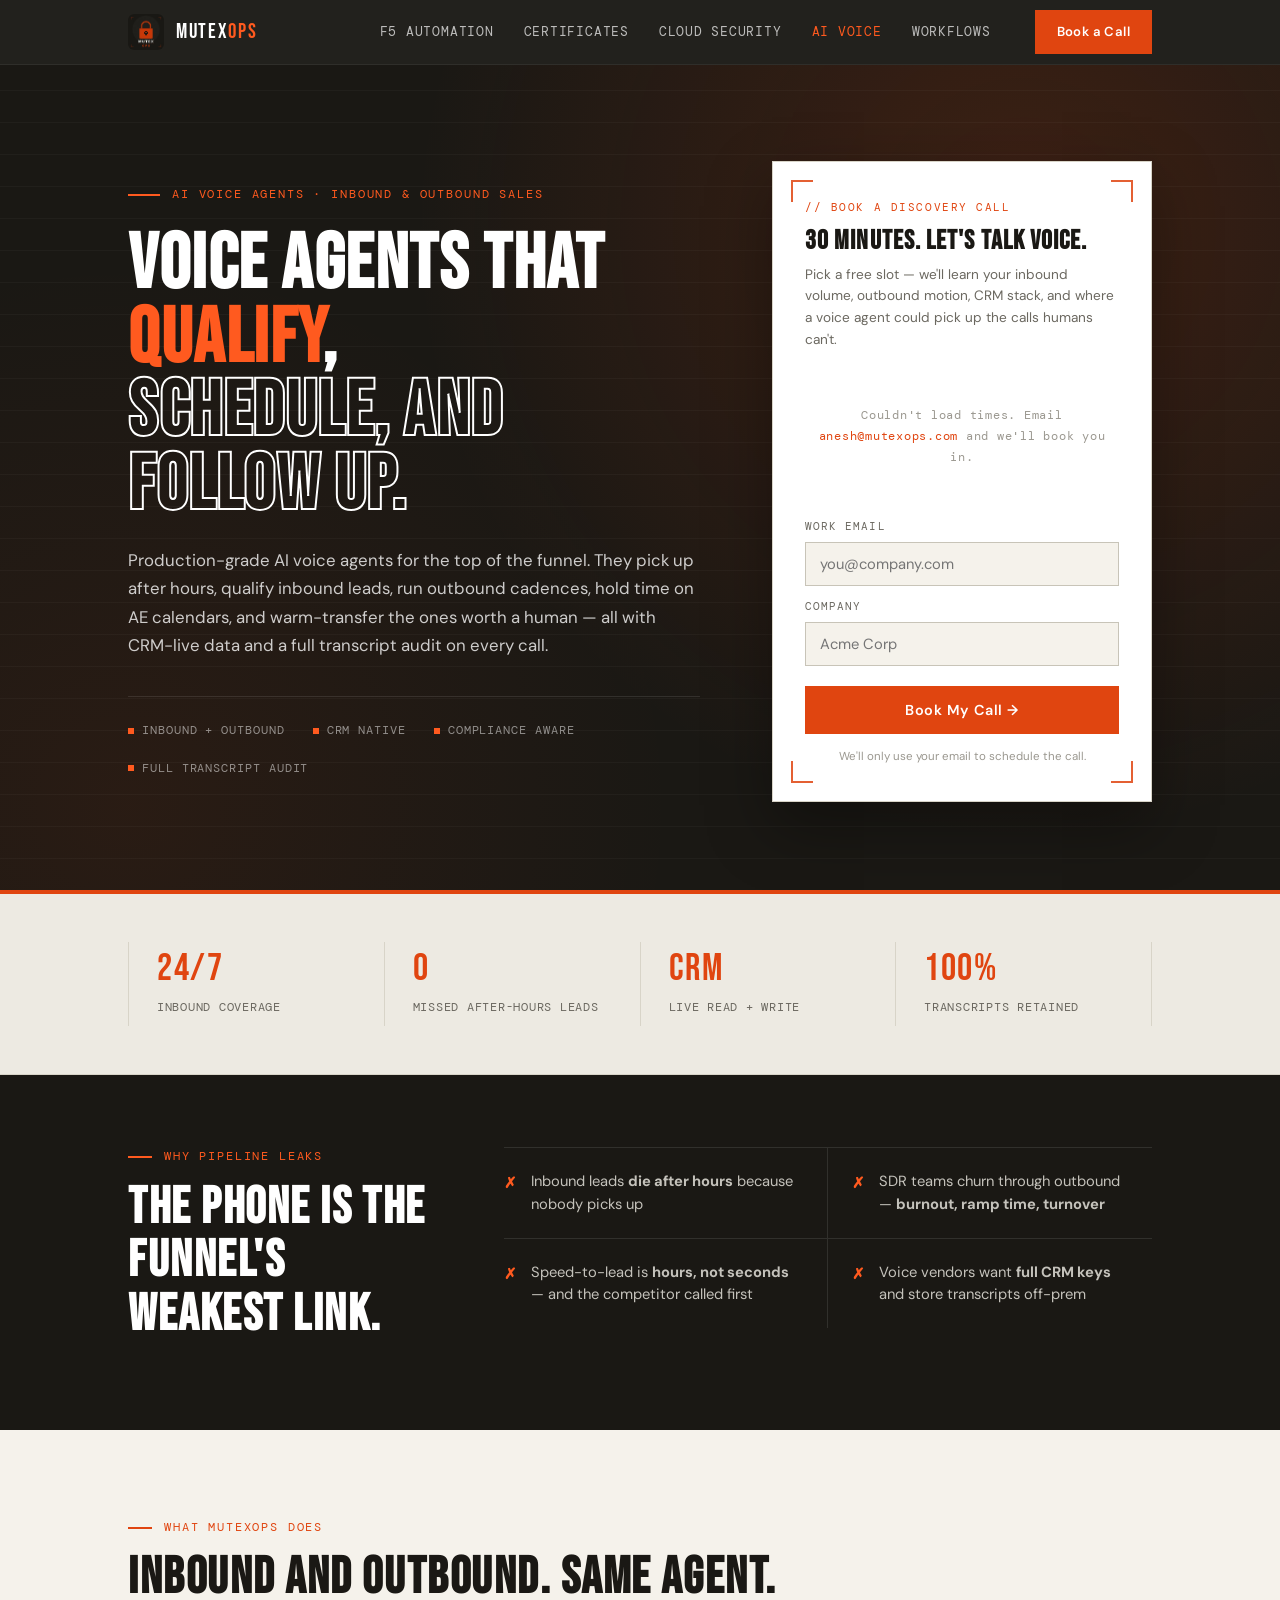
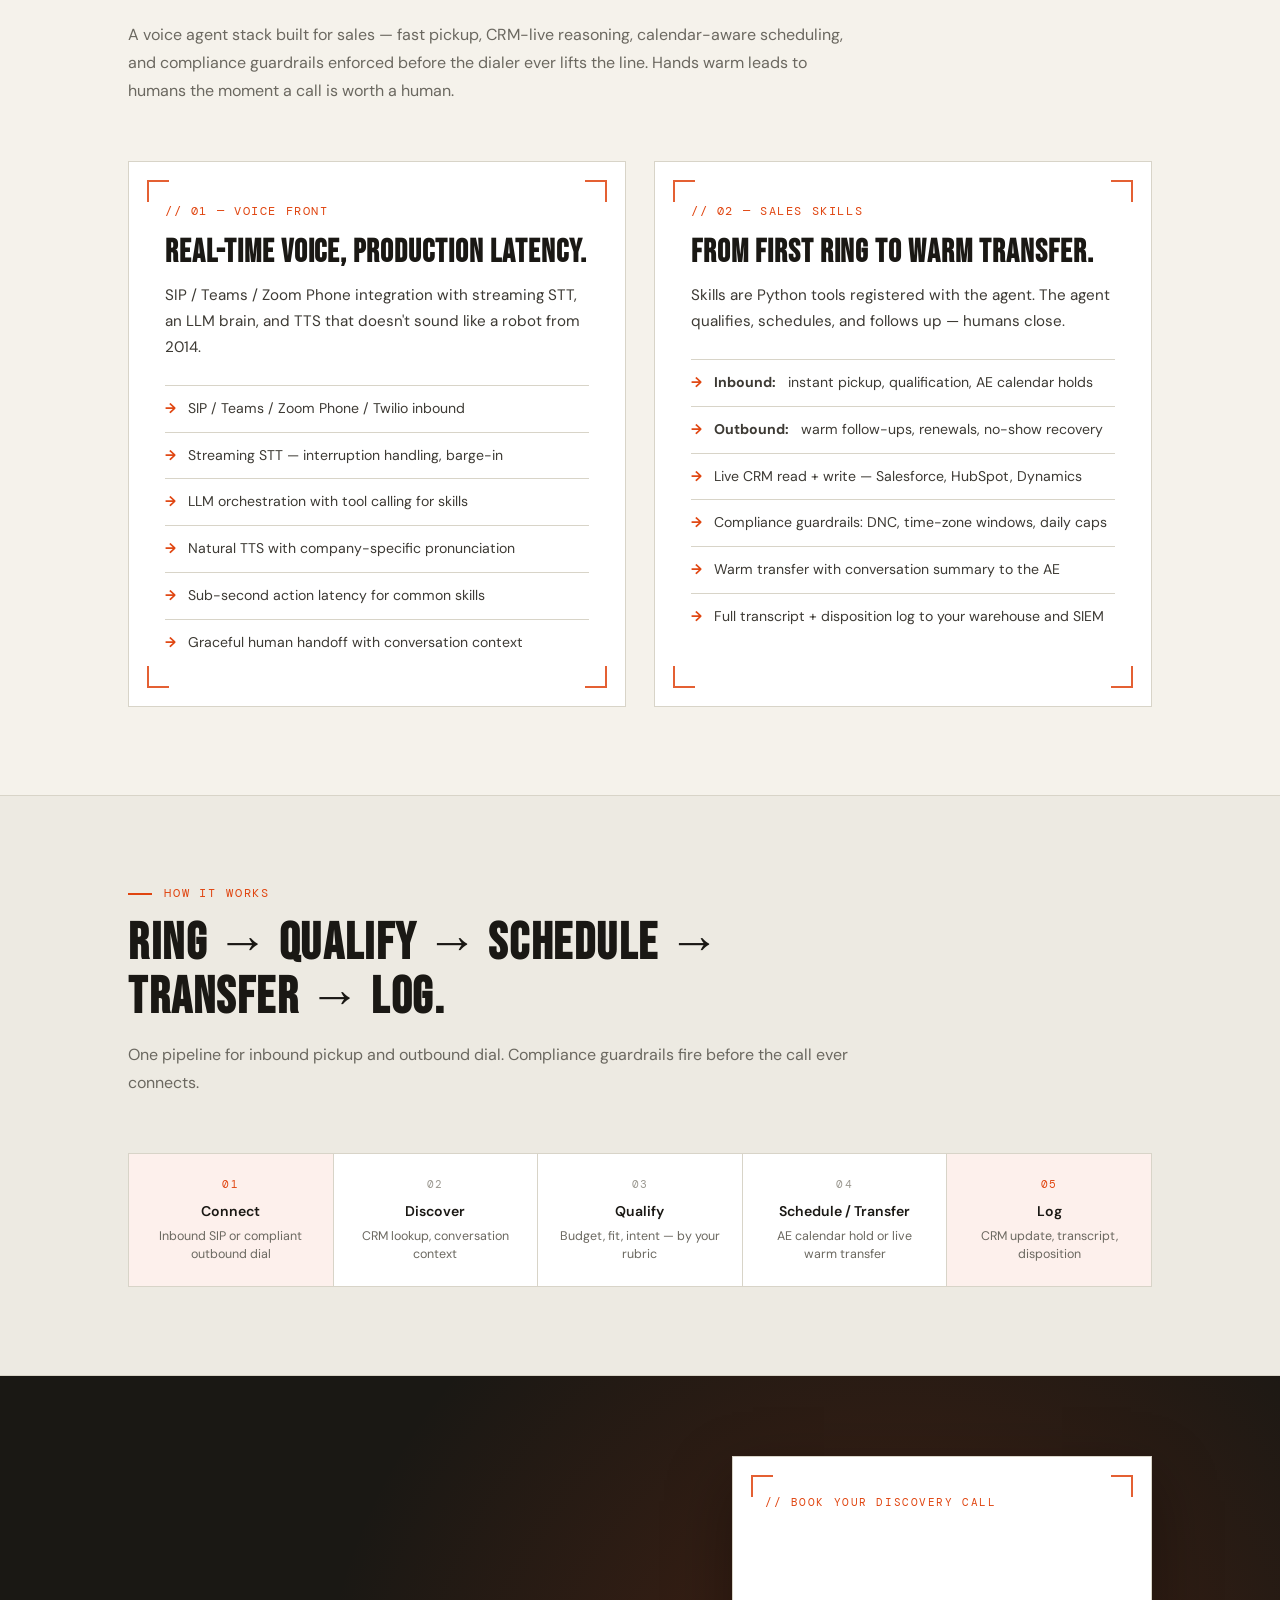
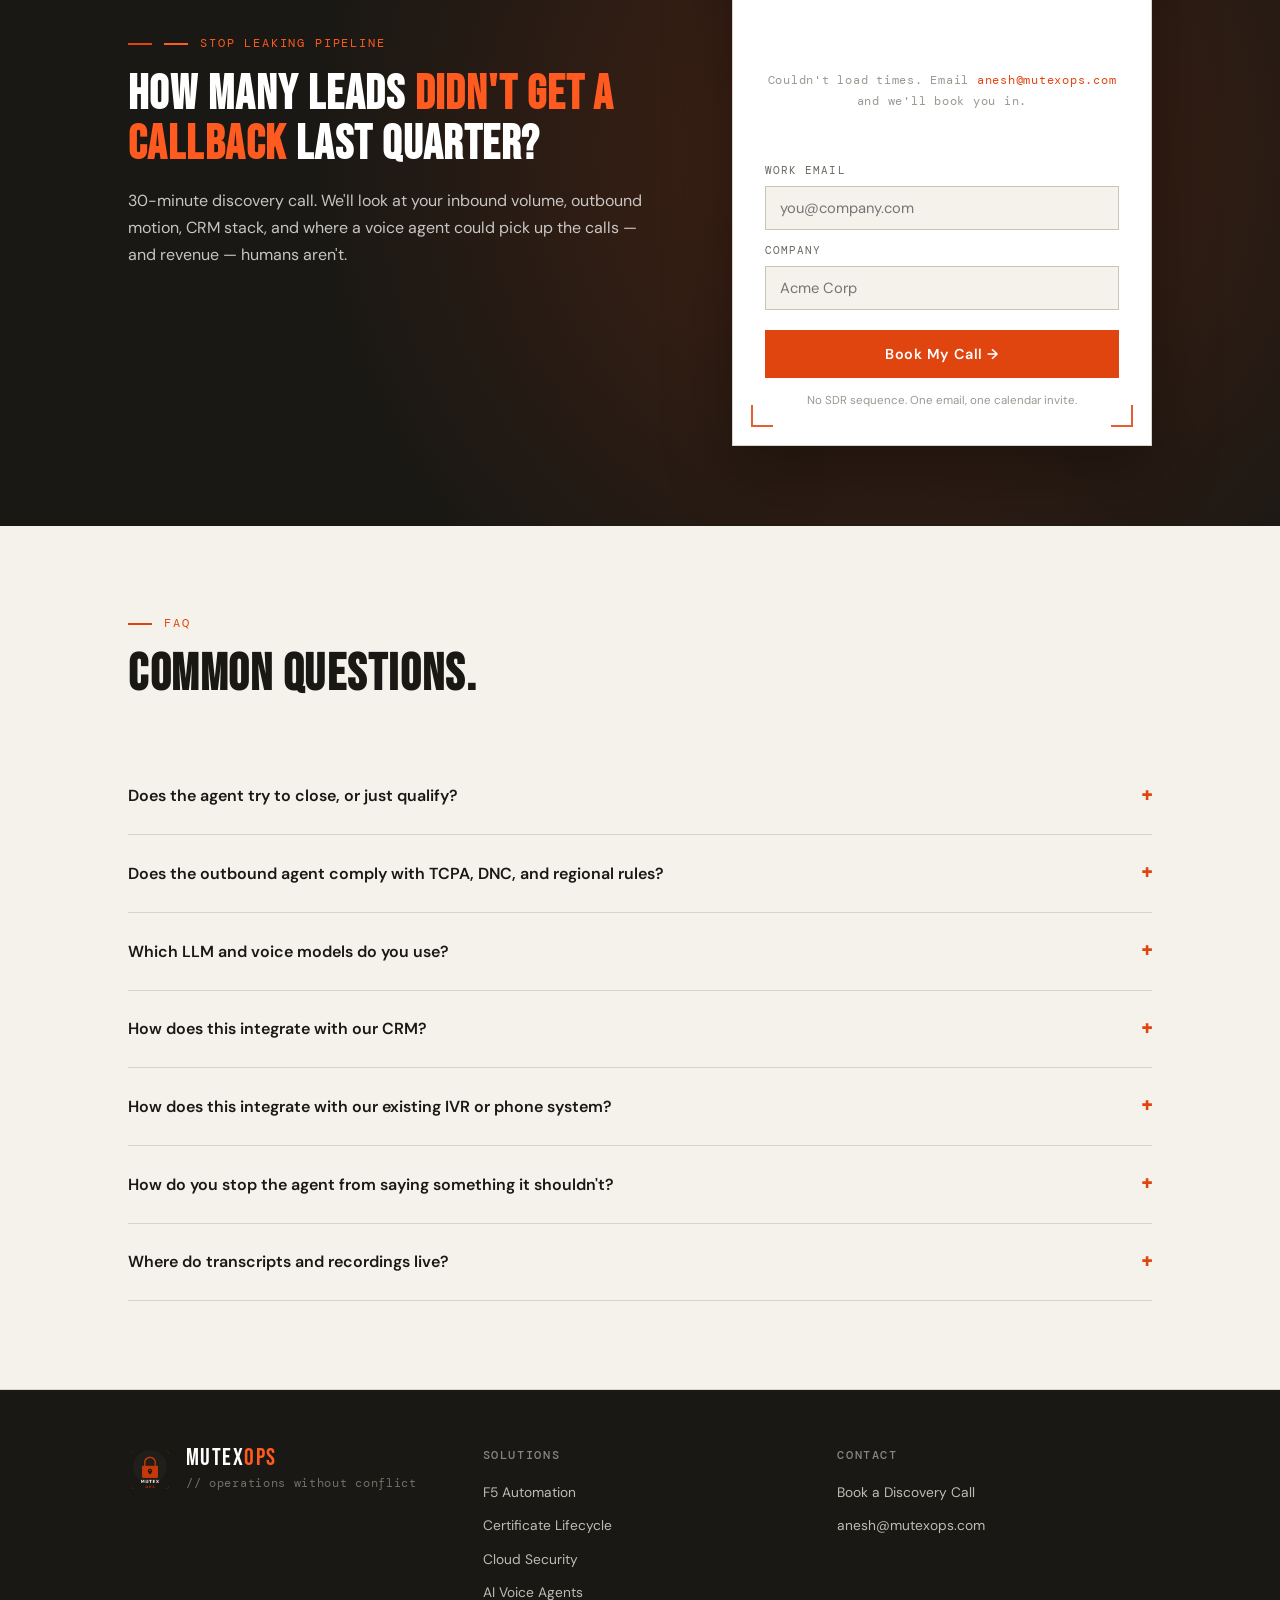
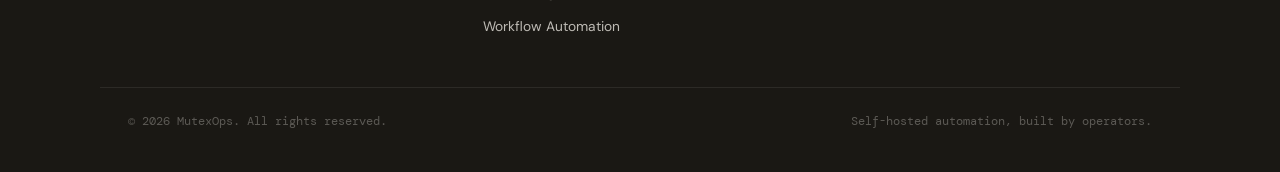
==== commit edd8d319: "updates" ====
--- a/ai-voice-agents.html
+++ b/ai-voice-agents.html
@@ -4,15 +4,15 @@
   <meta charset="UTF-8">
   <meta name="viewport" content="width=device-width, initial-scale=1.0">
 
-  <title>AI Voice Agents for ITSM | MutexOps</title>
-  <meta name="description" content="Production-grade voice agents that handle the L1 queue — password resets, status updates, scoped ITSM actions — with proper authentication, scope, and audit.">
+  <title>AI Voice Agents — Inbound & Outbound Sales | MutexOps</title>
+  <meta name="description" content="Production-grade AI voice agents for inbound qualification and outbound sales motions. CRM-integrated, compliance-aware, full transcript audit. Self-hosted.">
   <meta name="robots" content="index, follow">
   <meta name="author" content="MutexOps">
   <link rel="canonical" href="https://mutexops.com/ai-voice-agents.html">
 
   <meta property="og:type" content="website">
-  <meta property="og:title" content="AI Voice Agents for ITSM | MutexOps">
-  <meta property="og:description" content="Voice agents that authenticate, triage, and act — for the L1 queue you can't keep staffing.">
+  <meta property="og:title" content="AI Voice Agents — Inbound & Outbound Sales | MutexOps">
+  <meta property="og:description" content="Voice agents that pick up, qualify, schedule, and follow up — for the sales motion you can't keep staffed.">
   <meta property="og:url" content="https://mutexops.com/ai-voice-agents.html">
   <meta property="og:image" content="https://mutexops.com/mutexops_logo.jpg">
 
@@ -48,22 +48,22 @@
     <div>
       <div class="hero-eyebrow">
         <div class="hero-eyebrow-line"></div>
-        <div class="hero-eyebrow-text">AI Voice Agents · For Real ITSM</div>
+        <div class="hero-eyebrow-text">AI Voice Agents · Inbound & Outbound Sales</div>
       </div>
 
       <h1>
-        Voice Agents That <span class="accent">Authenticate</span>,<br>
-        <span class="outline">Triage, and Act.</span>
+        Voice Agents That <span class="accent">Qualify</span>,<br>
+        <span class="outline">Schedule, and Follow Up.</span>
       </h1>
 
       <p class="hero-sub">
-        Production-grade voice agents wired into ServiceNow, Active Directory, and your existing automations. They authenticate callers, triage the request, execute scoped actions — and hand off to a human the moment they shouldn't.
+        Production-grade AI voice agents for the top of the funnel. They pick up after hours, qualify inbound leads, run outbound cadences, hold time on AE calendars, and warm-transfer the ones worth a human — all with CRM-live data and a full transcript audit on every call.
       </p>
 
       <div class="hero-trust">
-        <span>ServiceNow Native</span>
-        <span>Scoped Actions Only</span>
-        <span>Verified Callers</span>
+        <span>Inbound + Outbound</span>
+        <span>CRM Native</span>
+        <span>Compliance Aware</span>
         <span>Full Transcript Audit</span>
       </div>
     </div>
@@ -71,8 +71,8 @@
     <div class="capture-card" id="demo" data-card>
       <div class="brackets"><span></span></div>
       <div class="capture-eyebrow">// Book a Discovery Call</div>
-      <h2>30 minutes. Let's talk L1.</h2>
-      <p>Pick a free slot — we'll learn your call volume, top ticket types, and where a voice agent could deflect the most repeatable work.</p>
+      <h2>30 minutes. Let's talk voice.</h2>
+      <p>Pick a free slot — we'll learn your inbound volume, outbound motion, CRM stack, and where a voice agent could pick up the calls humans can't.</p>
 
       <div class="form-success" data-success></div>
 
@@ -103,15 +103,15 @@
     <div class="outcomes-grid">
       <div class="outcome">
         <div class="outcome-num"><span>24/7</span></div>
-        <div class="outcome-label">L1 coverage</div>
-      </div>
-      <div class="outcome">
-        <div class="outcome-num"><span>~40%</span></div>
-        <div class="outcome-label">Typical deflection</div>
+        <div class="outcome-label">Inbound coverage</div>
       </div>
       <div class="outcome">
         <div class="outcome-num"><span>0</span></div>
-        <div class="outcome-label">Unverified actions</div>
+        <div class="outcome-label">Missed after-hours leads</div>
+      </div>
+      <div class="outcome">
+        <div class="outcome-num"><span>CRM</span></div>
+        <div class="outcome-label">Live read + write</div>
       </div>
       <div class="outcome">
         <div class="outcome-num"><span>100%</span></div>
@@ -125,25 +125,25 @@
   <div class="container">
     <div class="problem-grid">
       <div>
-        <div class="section-label">Why L1 Burns Out</div>
-        <h2>Humans on a Phone Queue Isn't a Strategy.</h2>
+        <div class="section-label">Why Pipeline Leaks</div>
+        <h2>The Phone Is the Funnel's Weakest Link.</h2>
       </div>
       <ul class="pain-list">
         <li>
           <span class="pain-icon">✗</span>
-          <span>The same five ticket types make up <strong>most of L1 call volume</strong></span>
+          <span>Inbound leads <strong>die after hours</strong> because nobody picks up</span>
         </li>
         <li>
           <span class="pain-icon">✗</span>
-          <span>After-hours coverage is <strong>a rota nobody wants</strong>, or doesn't exist at all</span>
+          <span>SDR teams churn through outbound — <strong>burnout, ramp time, turnover</strong></span>
         </li>
         <li>
           <span class="pain-icon">✗</span>
-          <span>Chatbots solved tier-0, but the phone is still <strong>a human</strong> reading a runbook</span>
+          <span>Speed-to-lead is <strong>hours, not seconds</strong> — and the competitor called first</span>
         </li>
         <li>
           <span class="pain-icon">✗</span>
-          <span>Vendor voice products want <strong>privileged keys</strong> and store transcripts off-prem</span>
+          <span>Voice vendors want <strong>full CRM keys</strong> and store transcripts off-prem</span>
         </li>
       </ul>
     </div>
@@ -154,9 +154,9 @@
   <div class="container">
     <div class="section-header">
       <div class="section-label">What MutexOps Does</div>
-      <h2>One Agent. Many Skills. Tight Scope.</h2>
+      <h2>Inbound and Outbound. Same Agent.</h2>
       <p class="section-desc">
-        A voice agent stack designed for enterprise ITSM, not consumer support. Each skill is a narrowly-scoped Python tool the agent can call — with authentication and authorization gates that fire before any action runs.
+        A voice agent stack built for sales — fast pickup, CRM-live reasoning, calendar-aware scheduling, and compliance guardrails enforced before the dialer ever lifts the line. Hands warm leads to humans the moment a call is worth a human.
       </p>
     </div>
 
@@ -178,16 +178,16 @@
 
       <div class="solution-card">
         <div class="brackets"><span></span></div>
-        <div class="solution-card-num">// 02 — SCOPED SKILLS</div>
-        <h3>Actions With a Leash.</h3>
-        <p class="lead">Skills are Python tools registered with the agent. Each one runs only after the caller is verified and the action is in-scope.</p>
+        <div class="solution-card-num">// 02 — SALES SKILLS</div>
+        <h3>From First Ring to Warm Transfer.</h3>
+        <p class="lead">Skills are Python tools registered with the agent. The agent qualifies, schedules, and follows up — humans close.</p>
         <ul>
-          <li>Caller verification: SSO push, OTP, voice biometric</li>
-          <li>Password reset (Entra ID / AD) for verified users</li>
-          <li>Incident creation, status lookup, ETA from ServiceNow</li>
-          <li>Approval routing for scoped requests</li>
-          <li>Per-skill RBAC and rate limits</li>
-          <li>Full transcript + action log to your SIEM</li>
+          <li><strong>Inbound:</strong> instant pickup, qualification, AE calendar holds</li>
+          <li><strong>Outbound:</strong> warm follow-ups, renewals, no-show recovery</li>
+          <li>Live CRM read + write — Salesforce, HubSpot, Dynamics</li>
+          <li>Compliance guardrails: DNC, time-zone windows, daily caps</li>
+          <li>Warm transfer with conversation summary to the AE</li>
+          <li>Full transcript + disposition log to your warehouse and SIEM</li>
         </ul>
       </div>
     </div>
@@ -198,35 +198,35 @@
   <div class="container">
     <div class="section-header">
       <div class="section-label">How It Works</div>
-      <h2>Ring → Verify → Triage → Act → Audit.</h2>
-      <p class="section-desc">The agent only takes actions inside a verified, in-scope envelope. Everything else escalates.</p>
+      <h2>Ring → Qualify → Schedule → Transfer → Log.</h2>
+      <p class="section-desc">One pipeline for inbound pickup and outbound dial. Compliance guardrails fire before the call ever connects.</p>
     </div>
 
     <div class="flow-diagram" role="list" aria-label="Voice agent pipeline">
       <div class="flow-step active" role="listitem">
         <div class="flow-step-num">01</div>
-        <div class="flow-step-title">Inbound Call</div>
-        <div class="flow-step-sub">SIP / Teams / Zoom Phone</div>
+        <div class="flow-step-title">Connect</div>
+        <div class="flow-step-sub">Inbound SIP or compliant outbound dial</div>
       </div>
       <div class="flow-step" role="listitem">
         <div class="flow-step-num">02</div>
-        <div class="flow-step-title">Verify Caller</div>
-        <div class="flow-step-sub">SSO push or OTP — no voice-only auth</div>
+        <div class="flow-step-title">Discover</div>
+        <div class="flow-step-sub">CRM lookup, conversation context</div>
       </div>
       <div class="flow-step" role="listitem">
         <div class="flow-step-num">03</div>
-        <div class="flow-step-title">Triage Intent</div>
-        <div class="flow-step-sub">Map to a registered skill or escalate</div>
+        <div class="flow-step-title">Qualify</div>
+        <div class="flow-step-sub">Budget, fit, intent — by your rubric</div>
       </div>
       <div class="flow-step" role="listitem">
         <div class="flow-step-num">04</div>
-        <div class="flow-step-title">Execute Skill</div>
-        <div class="flow-step-sub">Scoped Python tool — RBAC enforced</div>
+        <div class="flow-step-title">Schedule / Transfer</div>
+        <div class="flow-step-sub">AE calendar hold or live warm transfer</div>
       </div>
       <div class="flow-step active" role="listitem">
         <div class="flow-step-num">05</div>
-        <div class="flow-step-title">Audit</div>
-        <div class="flow-step-sub">Transcript + action log to SIEM</div>
+        <div class="flow-step-title">Log</div>
+        <div class="flow-step-sub">CRM update, transcript, disposition</div>
       </div>
     </div>
   </div>
@@ -237,10 +237,10 @@
     <div>
       <div class="section-label" style="color: var(--accent3); margin-bottom: 16px;">
         <span style="background: var(--accent3); width: 24px; height: 2px;"></span>
-        Deflect the Top Five
-      </div>
-      <h2>Which five tickets eat <span class="accent">most of L1</span>?</h2>
-      <p>30-minute discovery call. We'll look at your top call drivers, your existing ITSM integrations, and which would be the highest-leverage skills to ship first.</p>
+        Stop Leaking Pipeline
+      </div>
+      <h2>How many leads <span class="accent">didn't get a callback</span> last quarter?</h2>
+      <p>30-minute discovery call. We'll look at your inbound volume, outbound motion, CRM stack, and where a voice agent could pick up the calls — and revenue — humans aren't.</p>
     </div>
 
     <div class="capture-card" data-card>
@@ -283,11 +283,21 @@
     <div itemscope itemtype="https://schema.org/FAQPage">
       <div class="faq-item" itemscope itemprop="mainEntity" itemtype="https://schema.org/Question">
         <div class="faq-q" onclick="toggleFaq(this)" role="button" tabindex="0" aria-expanded="false">
-          <span itemprop="name">How do you stop the agent from doing something it shouldn't?</span>
-          <span class="faq-arrow">+</span>
-        </div>
-        <div class="faq-a" itemscope itemprop="acceptedAnswer" itemtype="https://schema.org/Answer">
-          <p itemprop="text">Hard constraints, not soft prompts. The LLM can only invoke registered skills, each skill enforces RBAC at the API layer before doing anything, and high-risk actions require a second factor (e.g. an SSO push) regardless of what the LLM proposes. If a request doesn't map cleanly to a skill, the agent says so and escalates to a human.</p>
+          <span itemprop="name">Does the agent try to close, or just qualify?</span>
+          <span class="faq-arrow">+</span>
+        </div>
+        <div class="faq-a" itemscope itemprop="acceptedAnswer" itemtype="https://schema.org/Answer">
+          <p itemprop="text">Qualify and schedule — humans close. The agent runs your qualification rubric, books time on the right AE's calendar, and warm-transfers when there's enough fit to justify a human. Pricing negotiation, contracts, and anything that creates a commitment stays with people, not the model.</p>
+        </div>
+      </div>
+
+      <div class="faq-item" itemscope itemprop="mainEntity" itemtype="https://schema.org/Question">
+        <div class="faq-q" onclick="toggleFaq(this)" role="button" tabindex="0" aria-expanded="false">
+          <span itemprop="name">Does the outbound agent comply with TCPA, DNC, and regional rules?</span>
+          <span class="faq-arrow">+</span>
+        </div>
+        <div class="faq-a" itemscope itemprop="acceptedAnswer" itemtype="https://schema.org/Answer">
+          <p itemprop="text">Yes — compliance is enforced before the dialer ever lifts the line. DNC list checks (national and internal), time-zone-aware calling windows, per-number daily cap, mandatory AI-identification on connect, and configurable jurisdiction rules. Every call leaves a transcript and disposition log for audit.</p>
         </div>
       </div>
 
@@ -303,21 +313,31 @@
 
       <div class="faq-item" itemscope itemprop="mainEntity" itemtype="https://schema.org/Question">
         <div class="faq-q" onclick="toggleFaq(this)" role="button" tabindex="0" aria-expanded="false">
-          <span itemprop="name">Can callers be authenticated without a separate device?</span>
-          <span class="faq-arrow">+</span>
-        </div>
-        <div class="faq-a" itemscope itemprop="acceptedAnswer" itemtype="https://schema.org/Answer">
-          <p itemprop="text">For low-risk skills (status lookups, ticket info), yes — via voiceprint or knowledge-based questions. For anything that mutates state (password reset, MFA reset, ticket creation as another user), we require an SSO push or OTP on a registered device. We don't unlock accounts on the basis of voice alone.</p>
-        </div>
-      </div>
-
-      <div class="faq-item" itemscope itemprop="mainEntity" itemtype="https://schema.org/Question">
-        <div class="faq-q" onclick="toggleFaq(this)" role="button" tabindex="0" aria-expanded="false">
-          <span itemprop="name">How does this integrate with our existing IVR?</span>
-          <span class="faq-arrow">+</span>
-        </div>
-        <div class="faq-a" itemscope itemprop="acceptedAnswer" itemtype="https://schema.org/Answer">
-          <p itemprop="text">Two common patterns. Front-end: the agent answers first, deflects what it can, transfers to your existing queue otherwise. Back-end: your IVR routes specific menu options to the agent SIP endpoint. Both are supported; the right one depends on whether you want to deflect by intent or by menu.</p>
+          <span itemprop="name">How does this integrate with our CRM?</span>
+          <span class="faq-arrow">+</span>
+        </div>
+        <div class="faq-a" itemscope itemprop="acceptedAnswer" itemtype="https://schema.org/Answer">
+          <p itemprop="text">Live read and write. We have first-party connectors for Salesforce, HubSpot, and Dynamics 365 — lead lookup, account context, opportunity updates, activity logging, calendar holds. Authentication is via OAuth on a service principal you control, with scoped permissions per skill.</p>
+        </div>
+      </div>
+
+      <div class="faq-item" itemscope itemprop="mainEntity" itemtype="https://schema.org/Question">
+        <div class="faq-q" onclick="toggleFaq(this)" role="button" tabindex="0" aria-expanded="false">
+          <span itemprop="name">How does this integrate with our existing IVR or phone system?</span>
+          <span class="faq-arrow">+</span>
+        </div>
+        <div class="faq-a" itemscope itemprop="acceptedAnswer" itemtype="https://schema.org/Answer">
+          <p itemprop="text">SIP inbound for any modern phone system — Twilio, Genesys, Five9, Talkdesk, Teams Phone, Zoom Phone. The agent can answer first and warm-transfer to a human queue, or sit behind a menu option as a specialist skill. Outbound dials through your existing trunk so caller ID and rates stay yours.</p>
+        </div>
+      </div>
+
+      <div class="faq-item" itemscope itemprop="mainEntity" itemtype="https://schema.org/Question">
+        <div class="faq-q" onclick="toggleFaq(this)" role="button" tabindex="0" aria-expanded="false">
+          <span itemprop="name">How do you stop the agent from saying something it shouldn't?</span>
+          <span class="faq-arrow">+</span>
+        </div>
+        <div class="faq-a" itemscope itemprop="acceptedAnswer" itemtype="https://schema.org/Answer">
+          <p itemprop="text">Hard constraints, not soft prompts. The agent quotes pricing only from a structured rate card, never invents product features, and refuses to make commitments outside an explicit scope. Anything off-script triggers a warm transfer. Every transcript runs through a post-call review to catch drift early.</p>
         </div>
       </div>
 
@@ -327,7 +347,7 @@
           <span class="faq-arrow">+</span>
         </div>
         <div class="faq-a" itemscope itemprop="acceptedAnswer" itemtype="https://schema.org/Answer">
-          <p itemprop="text">In your storage. Transcripts and audio land in your S3 / Azure Blob / GCS bucket with your retention and KMS keys. Structured action logs go to your SIEM. MutexOps doesn't retain call media on our side.</p>
+          <p itemprop="text">In your storage. Transcripts and audio land in your S3 / Azure Blob / GCS bucket with your retention and KMS keys. Structured action logs go to your warehouse and SIEM. MutexOps doesn't retain call media on our side.</p>
         </div>
       </div>
     </div>
